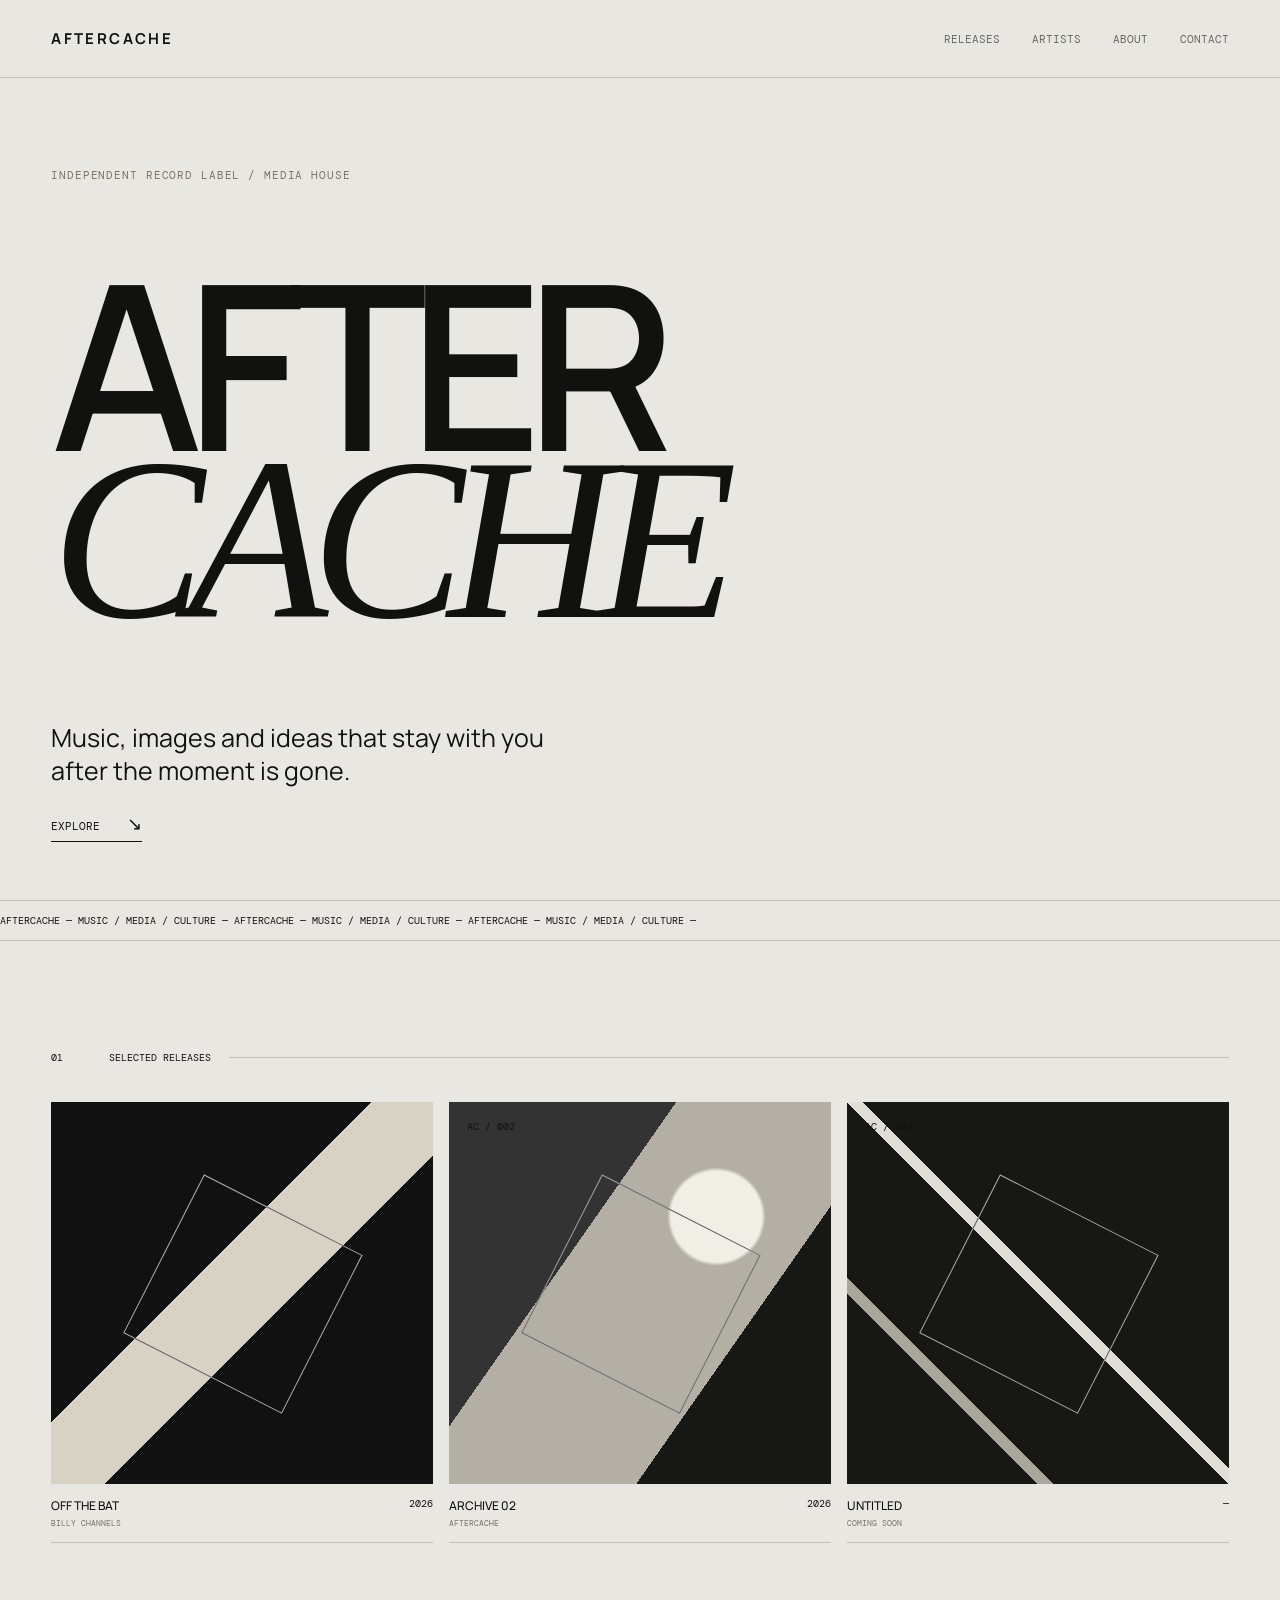
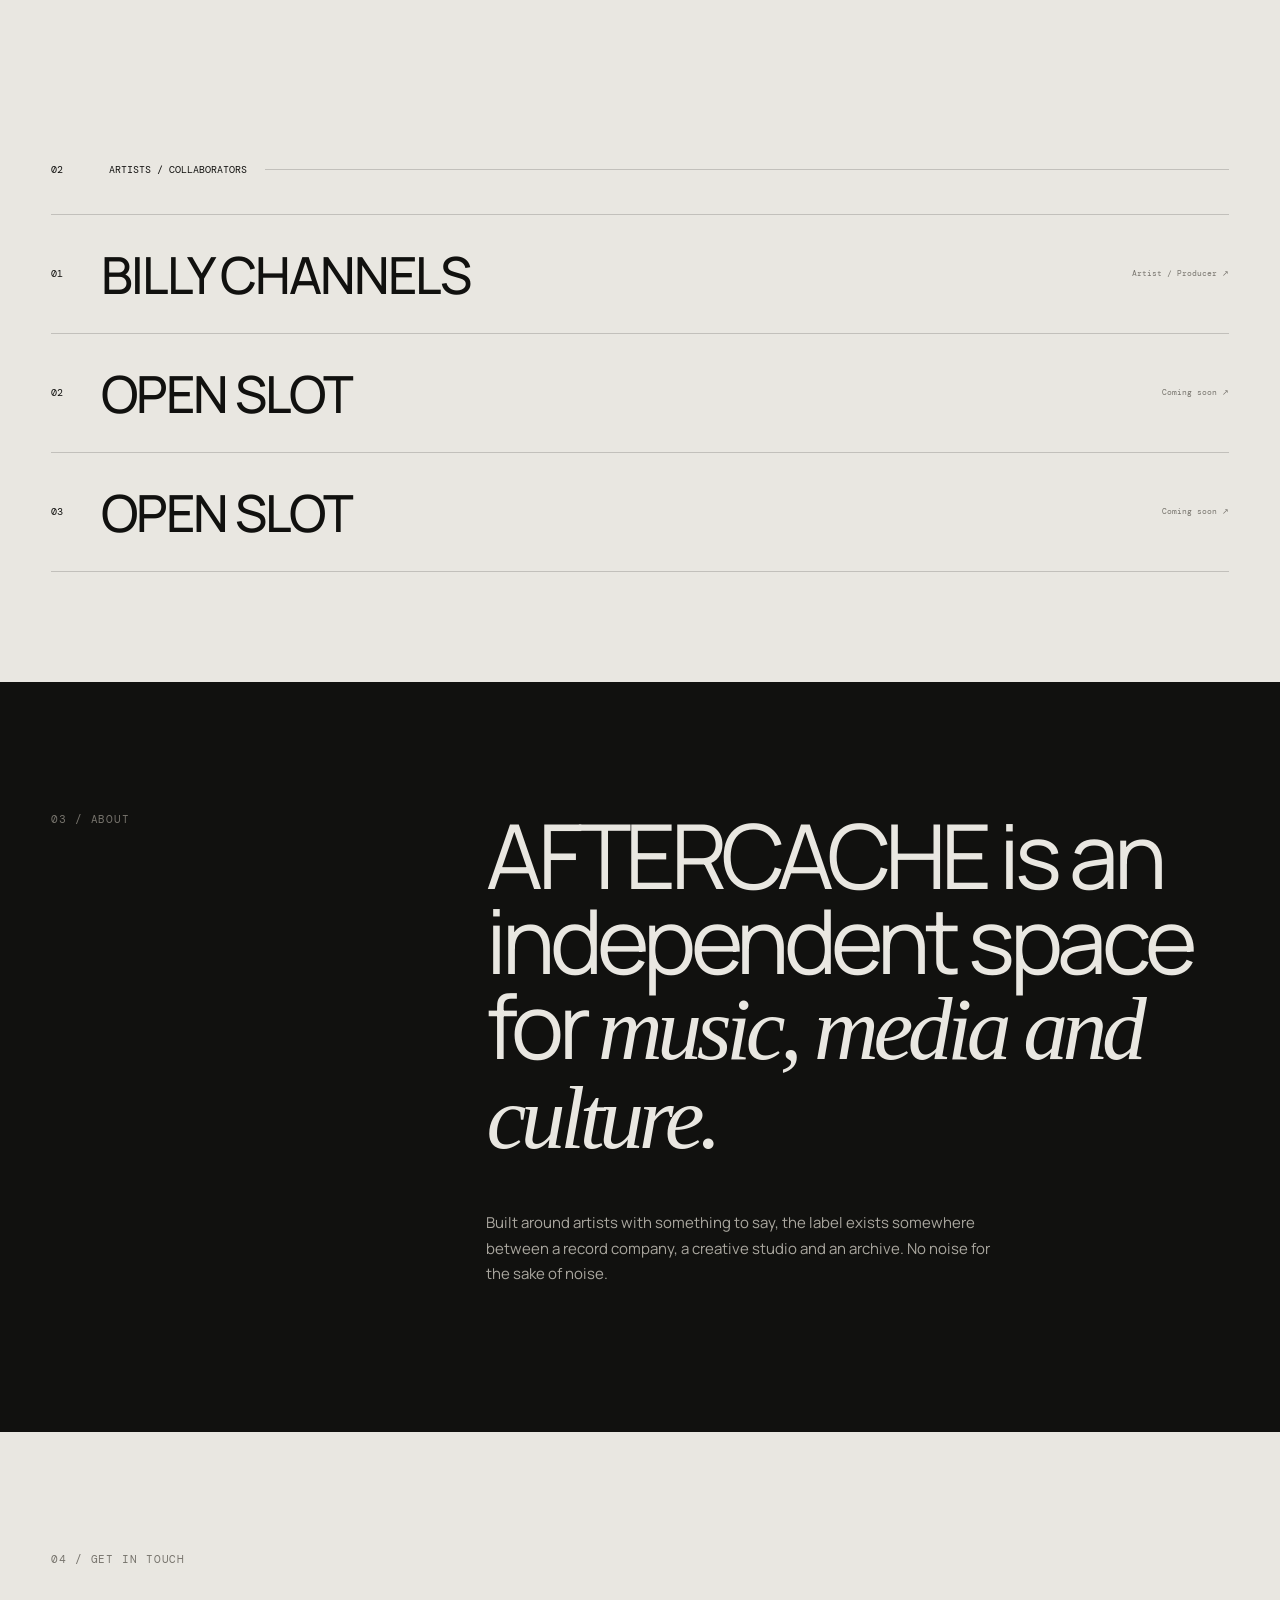
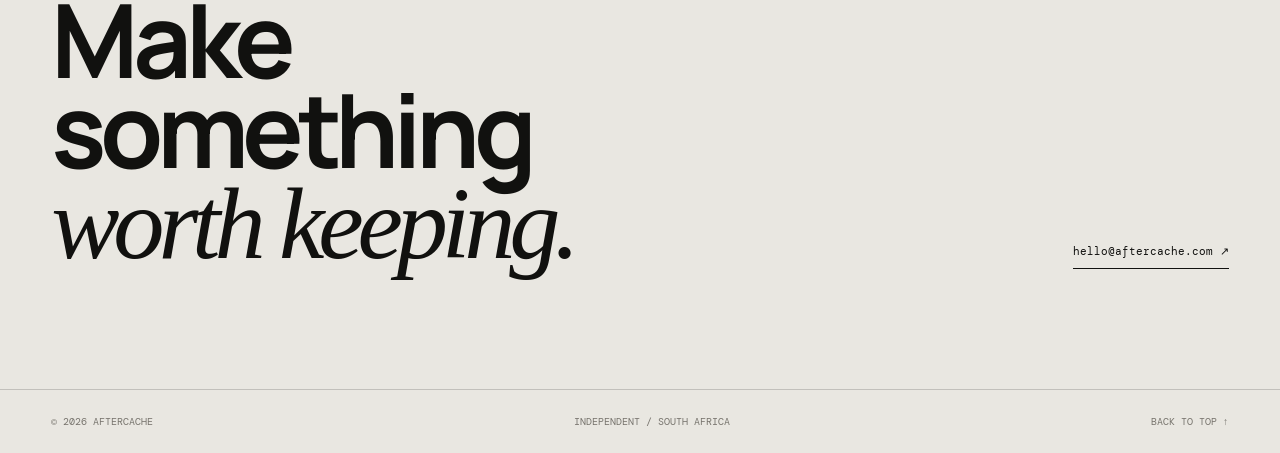
==== index.html @ 526c9774 "Add files via upload Intial upload" ====
<!doctype html>
<html lang="en">
<head>
<meta charset="utf-8">
<meta name="viewport" content="width=device-width, initial-scale=1">
<title>AFTERCACHE — Music / Media / Culture</title>
<meta name="description" content="AFTERCACHE — independent music, media and culture.">
<link rel="stylesheet" href="style.css">
</head>
<body>
<header class="nav">
  <a class="wordmark" href="#top">AFTERCACHE</a>
  <button class="menu" aria-label="Menu" aria-expanded="false"><span></span><span></span></button>
  <nav class="links">
    <a href="#releases">Releases</a><a href="#artists">Artists</a><a href="#about">About</a><a href="#contact">Contact</a>
  </nav>
</header>

<main id="top">
<section class="hero">
  <div class="eyebrow">Independent record label / media house</div>
  <h1>AFTER<br><em>CACHE</em></h1>
  <div>
    <p class="hero-copy">Music, images and ideas that stay with you after the moment is gone.</p>
    <a class="arrow-link" href="#releases">Explore <span>↘</span></a>
  </div>
</section>

<div class="ticker">AFTERCACHE — MUSIC / MEDIA / CULTURE — AFTERCACHE — MUSIC / MEDIA / CULTURE — AFTERCACHE — MUSIC / MEDIA / CULTURE —</div>

<section id="releases" class="section">
  <div class="section-head"><span>01</span><h2>Selected releases</h2><i></i></div>
  <div class="release-grid">
    <article><div class="art art-one"><span>AC / 001</span></div><div class="release-info"><div><b>OFF THE BAT</b><small>BILLY CHANNELS</small></div><span>2026</span></div></article>
    <article><div class="art art-two"><span>AC / 002</span></div><div class="release-info"><div><b>ARCHIVE 02</b><small>AFTERCACHE</small></div><span>2026</span></div></article>
    <article><div class="art art-three"><span>AC / 003</span></div><div class="release-info"><div><b>UNTITLED</b><small>COMING SOON</small></div><span>—</span></div></article>
  </div>
</section>

<section id="artists" class="section">
  <div class="section-head"><span>02</span><h2>Artists / collaborators</h2><i></i></div>
  <div class="artist-list">
    <a href="#"><span>01</span><strong>BILLY CHANNELS</strong><small>Artist / Producer ↗</small></a>
    <a href="#"><span>02</span><strong>OPEN SLOT</strong><small>Coming soon ↗</small></a>
    <a href="#"><span>03</span><strong>OPEN SLOT</strong><small>Coming soon ↗</small></a>
  </div>
</section>

<section id="about" class="about">
  <div class="eyebrow">03 / ABOUT</div>
  <div>
    <p class="big-copy">AFTERCACHE is an independent space for <em>music, media and culture.</em></p>
    <p class="small-copy">Built around artists with something to say, the label exists somewhere between a record company, a creative studio and an archive. No noise for the sake of noise.</p>
  </div>
</section>

<section id="contact" class="contact">
  <div><div class="eyebrow">04 / GET IN TOUCH</div><h2>Make something<br><em>worth keeping.</em></h2></div>
  <a class="contact-link" href="mailto:hello@aftercache.com">hello@aftercache.com ↗</a>
</section>
</main>

<footer><span>© 2026 AFTERCACHE</span><span>Independent / South Africa</span><a href="#top">Back to top ↑</a></footer>
<script src="script.js"></script>
</body>
</html>
---- style.css ----
@import url('https://fonts.googleapis.com/css2?family=DM+Mono:wght@300;400&family=Manrope:wght@400;500;600;700&display=swap');
:root{--bg:#e9e7e1;--ink:#11110f;--muted:#77746d;--line:rgba(17,17,15,.18)}
*{box-sizing:border-box}html{scroll-behavior:smooth}body{margin:0;background:var(--bg);color:var(--ink);font-family:Manrope,Arial,sans-serif}a{color:inherit;text-decoration:none}
.nav{height:78px;padding:0 4vw;display:flex;align-items:center;justify-content:space-between;border-bottom:1px solid var(--line);position:sticky;top:0;z-index:5;background:rgba(233,231,225,.88);backdrop-filter:blur(14px)}
.wordmark{font-size:15px;font-weight:700;letter-spacing:.16em}.links{display:flex;gap:32px;font:11px "DM Mono",monospace;text-transform:uppercase}.links a{opacity:.6}.links a:hover{opacity:1}
.menu{display:none;background:none;border:0}.menu span{display:block;width:28px;height:1px;background:var(--ink);margin:7px}
.hero{min-height:calc(100vh - 78px);padding:7vw 4vw 5vw;display:flex;flex-direction:column;justify-content:space-between}.eyebrow{font:11px "DM Mono",monospace;text-transform:uppercase;letter-spacing:.08em;color:var(--muted)}
.hero h1{font-size:clamp(88px,18vw,270px);line-height:.72;letter-spacing:-.075em;margin:0;font-weight:600}.hero h1 em,.big-copy em,.contact h2 em{font-family:Georgia,serif;font-weight:400}
.hero-copy{font-size:clamp(16px,2vw,25px);max-width:520px;line-height:1.35;margin:0 0 24px}.arrow-link{font:11px "DM Mono",monospace;text-transform:uppercase;border-bottom:1px solid var(--ink);padding-bottom:8px}.arrow-link span{font-size:18px;margin-left:20px}
.ticker{overflow:hidden;white-space:nowrap;border-block:1px solid var(--line);padding:13px 0;font:10px "DM Mono",monospace}.ticker{animation:drift 25s linear infinite}@keyframes drift{to{transform:translateX(-20%)}}
.section{padding:110px 4vw}.section-head{display:grid;grid-template-columns:40px auto 1fr;gap:18px;align-items:center;margin-bottom:38px;font:10px "DM Mono",monospace;text-transform:uppercase}.section-head h2{font:inherit;margin:0}.section-head i{height:1px;background:var(--line)}
.release-grid{display:grid;grid-template-columns:repeat(3,1fr);gap:16px}.art{aspect-ratio:1;padding:18px;font:10px "DM Mono",monospace;position:relative;overflow:hidden}.art:after{content:"";position:absolute;width:46%;height:46%;border:1px solid rgba(255,255,255,.7);left:27%;top:27%;transform:rotate(27deg);mix-blend-mode:difference}
.art-one{background:linear-gradient(135deg,#111 0 42%,#d8d2c5 42% 57%,#111 57%)}.art-two{background:radial-gradient(circle at 70% 30%,#f1eee6 0 12%,transparent 13%),linear-gradient(125deg,#333 0 35%,#b4afa5 35% 70%,#171714 70%)}.art-three{background:linear-gradient(45deg,#171714 0 25%,#aaa69c 25% 27%,#171714 27% 50%,#e0ddd5 50% 52%,#171714 52%)}
.release-info{display:flex;justify-content:space-between;padding:13px 0;border-bottom:1px solid var(--line);font:10px "DM Mono",monospace}.release-info b{display:block;font:500 12px Manrope,sans-serif}.release-info small{display:block;color:var(--muted);margin-top:4px}
.artist-list{border-top:1px solid var(--line)}.artist-list a{display:grid;grid-template-columns:50px 1fr auto;align-items:center;padding:24px 0;border-bottom:1px solid var(--line);font:10px "DM Mono",monospace;transition:.25s}.artist-list a:hover{padding-left:12px}.artist-list strong{font:500 clamp(22px,4vw,52px) Manrope,sans-serif;letter-spacing:-.04em}.artist-list small{color:var(--muted)}
.about{background:#11110f;color:#e9e7e1;padding:130px 4vw;display:grid;grid-template-columns:1fr 2fr;gap:5vw}.big-copy{font-size:clamp(40px,7vw,100px);line-height:.95;letter-spacing:-.06em;margin:0 0 50px;max-width:1000px}.small-copy{max-width:510px;font-size:15px;line-height:1.7;color:#aaa79f}
.contact{padding:120px 4vw;display:grid;grid-template-columns:1fr 1fr;gap:30px}.contact h2{font-size:clamp(50px,8vw,120px);line-height:.88;letter-spacing:-.06em;margin:28px 0 0}.contact-link{align-self:end;justify-self:end;font:11px "DM Mono",monospace;border-bottom:1px solid var(--ink);padding-bottom:10px}
footer{border-top:1px solid var(--line);padding:25px 4vw;display:flex;justify-content:space-between;font:10px "DM Mono",monospace;color:var(--muted);text-transform:uppercase}
@media(max-width:700px){.nav{height:64px}.links{display:none}.menu{display:block}.nav.open .links{display:flex;position:absolute;top:64px;left:0;right:0;background:var(--bg);padding:25px 4vw;flex-direction:column;gap:18px;border-bottom:1px solid var(--line)}.hero{min-height:calc(100svh - 64px);padding-top:11vw}.hero h1{font-size:23vw}.release-grid{grid-template-columns:1fr}.section{padding:75px 4vw}.about,.contact{grid-template-columns:1fr;padding:80px 4vw}.contact-link{justify-self:start;margin-top:40px}footer{gap:12px;flex-wrap:wrap}}
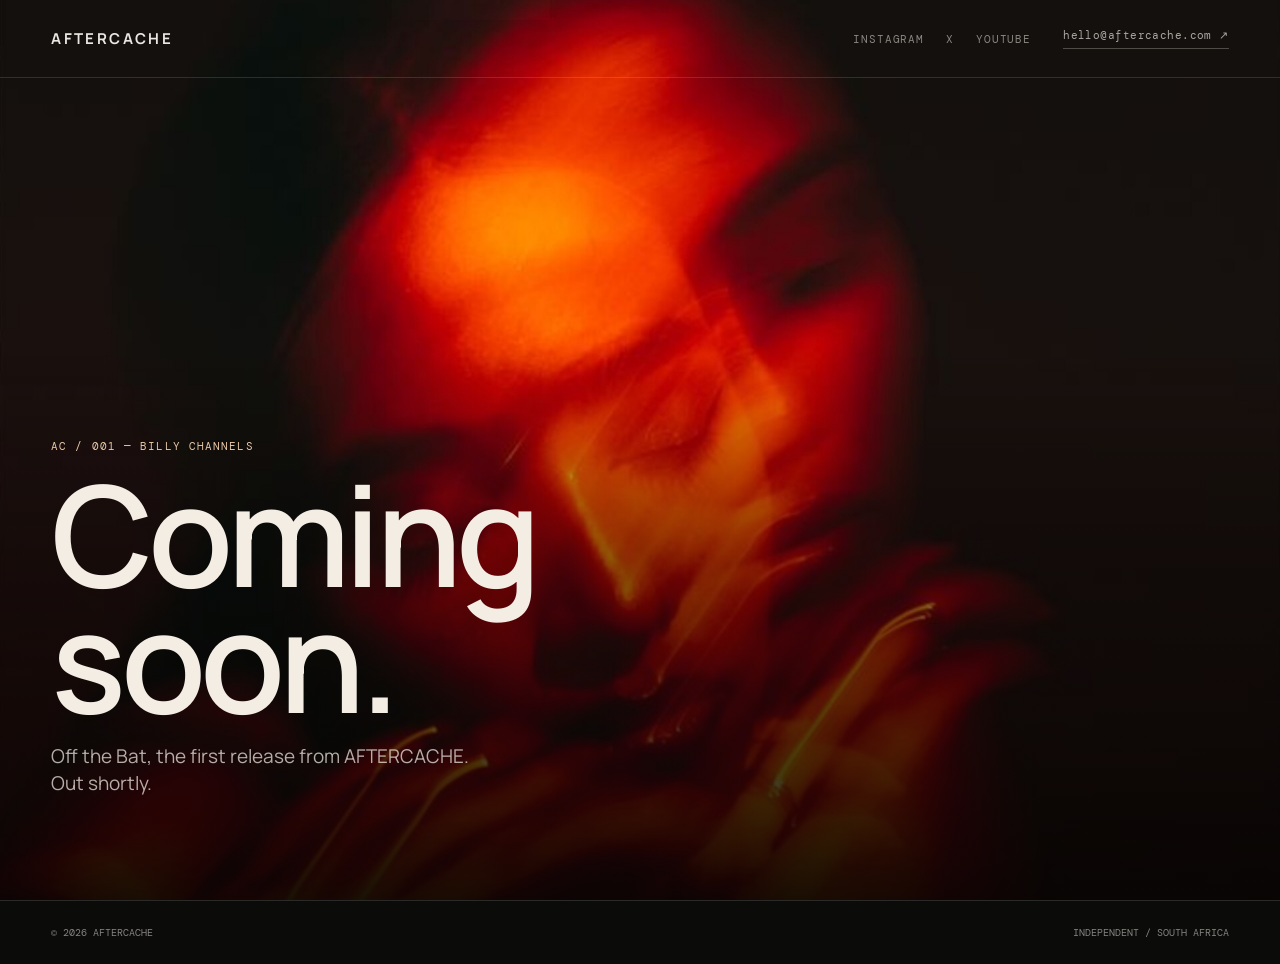
==== commit 8a40151f: "Add files via upload" ====
--- a/index.html
+++ b/index.html
@@ -3,64 +3,36 @@
 <head>
 <meta charset="utf-8">
 <meta name="viewport" content="width=device-width, initial-scale=1">
-<title>AFTERCACHE — Music / Media / Culture</title>
-<meta name="description" content="AFTERCACHE — independent music, media and culture.">
+<title>AFTERCACHE — Coming Soon</title>
+<meta name="description" content="AFTERCACHE — independent music, media and culture. Coming soon.">
 <link rel="stylesheet" href="style.css">
 </head>
-<body>
+<body class="coming-soon">
+
 <header class="nav">
   <a class="wordmark" href="#top">AFTERCACHE</a>
-  <button class="menu" aria-label="Menu" aria-expanded="false"><span></span><span></span></button>
-  <nav class="links">
-    <a href="#releases">Releases</a><a href="#artists">Artists</a><a href="#about">About</a><a href="#contact">Contact</a>
-  </nav>
+  <div class="nav-right">
+    <nav class="social">
+      <a href="https://instagram.com/billychannels" target="_blank" rel="noopener">Instagram</a>
+      <a href="https://x.com/billychannels" target="_blank" rel="noopener">X</a>
+      <a href="https://youtube.com/billychannelscache" target="_blank" rel="noopener">YouTube</a>
+    </nav>
+    <a class="nav-mail" href="mailto:hello@aftercache.com">hello@aftercache.com ↗</a>
+  </div>
 </header>
 
-<main id="top">
-<section class="hero">
-  <div class="eyebrow">Independent record label / media house</div>
-  <h1>AFTER<br><em>CACHE</em></h1>
-  <div>
-    <p class="hero-copy">Music, images and ideas that stay with you after the moment is gone.</p>
-    <a class="arrow-link" href="#releases">Explore <span>↘</span></a>
+<main id="top" class="cs-hero">
+  <img class="cs-art" src="cover.jpg" alt="Billy Channels — Off the Bat, single artwork">
+  <div class="cs-overlay"></div>
+
+  <div class="cs-content">
+    <div class="cs-tag">AC / 001 — BILLY CHANNELS</div>
+    <h1>Coming<br>soon.</h1>
+    <p class="cs-copy">Off the Bat, the first release from AFTERCACHE. Out shortly.</p>
   </div>
-</section>
-
-<div class="ticker">AFTERCACHE — MUSIC / MEDIA / CULTURE — AFTERCACHE — MUSIC / MEDIA / CULTURE — AFTERCACHE — MUSIC / MEDIA / CULTURE —</div>
-
-<section id="releases" class="section">
-  <div class="section-head"><span>01</span><h2>Selected releases</h2><i></i></div>
-  <div class="release-grid">
-    <article><div class="art art-one"><span>AC / 001</span></div><div class="release-info"><div><b>OFF THE BAT</b><small>BILLY CHANNELS</small></div><span>2026</span></div></article>
-    <article><div class="art art-two"><span>AC / 002</span></div><div class="release-info"><div><b>ARCHIVE 02</b><small>AFTERCACHE</small></div><span>2026</span></div></article>
-    <article><div class="art art-three"><span>AC / 003</span></div><div class="release-info"><div><b>UNTITLED</b><small>COMING SOON</small></div><span>—</span></div></article>
-  </div>
-</section>
-
-<section id="artists" class="section">
-  <div class="section-head"><span>02</span><h2>Artists / collaborators</h2><i></i></div>
-  <div class="artist-list">
-    <a href="#"><span>01</span><strong>BILLY CHANNELS</strong><small>Artist / Producer ↗</small></a>
-    <a href="#"><span>02</span><strong>OPEN SLOT</strong><small>Coming soon ↗</small></a>
-    <a href="#"><span>03</span><strong>OPEN SLOT</strong><small>Coming soon ↗</small></a>
-  </div>
-</section>
-
-<section id="about" class="about">
-  <div class="eyebrow">03 / ABOUT</div>
-  <div>
-    <p class="big-copy">AFTERCACHE is an independent space for <em>music, media and culture.</em></p>
-    <p class="small-copy">Built around artists with something to say, the label exists somewhere between a record company, a creative studio and an archive. No noise for the sake of noise.</p>
-  </div>
-</section>
-
-<section id="contact" class="contact">
-  <div><div class="eyebrow">04 / GET IN TOUCH</div><h2>Make something<br><em>worth keeping.</em></h2></div>
-  <a class="contact-link" href="mailto:hello@aftercache.com">hello@aftercache.com ↗</a>
-</section>
 </main>
 
-<footer><span>© 2026 AFTERCACHE</span><span>Independent / South Africa</span><a href="#top">Back to top ↑</a></footer>
-<script src="script.js"></script>
+<footer><span>© 2026 AFTERCACHE</span><span>Independent / South Africa</span></footer>
+
 </body>
 </html>
--- a/style.css
+++ b/style.css
@@ -17,3 +17,28 @@
 .contact{padding:120px 4vw;display:grid;grid-template-columns:1fr 1fr;gap:30px}.contact h2{font-size:clamp(50px,8vw,120px);line-height:.88;letter-spacing:-.06em;margin:28px 0 0}.contact-link{align-self:end;justify-self:end;font:11px "DM Mono",monospace;border-bottom:1px solid var(--ink);padding-bottom:10px}
 footer{border-top:1px solid var(--line);padding:25px 4vw;display:flex;justify-content:space-between;font:10px "DM Mono",monospace;color:var(--muted);text-transform:uppercase}
 @media(max-width:700px){.nav{height:64px}.links{display:none}.menu{display:block}.nav.open .links{display:flex;position:absolute;top:64px;left:0;right:0;background:var(--bg);padding:25px 4vw;flex-direction:column;gap:18px;border-bottom:1px solid var(--line)}.hero{min-height:calc(100svh - 64px);padding-top:11vw}.hero h1{font-size:23vw}.release-grid{grid-template-columns:1fr}.section{padding:75px 4vw}.about,.contact{grid-template-columns:1fr;padding:80px 4vw}.contact-link{justify-self:start;margin-top:40px}footer{gap:12px;flex-wrap:wrap}}
+
+/* ---- Coming soon ---- */
+body.coming-soon{background:#0b0b0a}
+body.coming-soon .nav{border-bottom:1px solid rgba(233,231,225,.14);background:transparent;backdrop-filter:none;position:absolute;top:0;left:0;right:0;z-index:6}
+body.coming-soon .wordmark{color:#e9e7e1}
+.nav-right{display:flex;align-items:center;gap:32px}
+.social{display:flex;gap:22px;font:11px "DM Mono",monospace;text-transform:uppercase;letter-spacing:.08em}
+.social a{color:#e9e7e1;opacity:.55}
+.social a:hover{opacity:1}
+.nav-mail{font:11px "DM Mono",monospace;letter-spacing:.04em;color:#e9e7e1;opacity:.7;border-bottom:1px solid rgba(233,231,225,.4);padding-bottom:6px}
+.nav-mail:hover{opacity:1}
+.cs-hero{position:relative;min-height:100svh;display:flex;align-items:flex-end;overflow:hidden}
+.cs-art{position:absolute;inset:0;width:100%;height:100%;object-fit:cover;object-position:center 30%}
+.cs-overlay{position:absolute;inset:0;background:linear-gradient(to top,rgba(6,4,3,.92) 0%,rgba(6,4,3,.45) 38%,rgba(6,4,3,0) 62%)}
+.cs-content{position:relative;z-index:2;padding:0 4vw 8vw;color:#f4ede4;max-width:900px}
+.cs-tag{font:11px "DM Mono",monospace;text-transform:uppercase;letter-spacing:.1em;color:#e8c9a8;margin-bottom:18px}
+.cs-content h1{font-size:clamp(56px,11vw,140px);line-height:.9;letter-spacing:-.04em;font-weight:600;margin:0 0 20px}
+.cs-copy{font-size:clamp(15px,1.6vw,19px);line-height:1.45;color:rgba(244,237,228,.72);max-width:420px;margin:0}
+footer{background:#0b0b0a;color:rgba(233,231,225,.55);border-top:1px solid rgba(233,231,225,.14)}
+@media(max-width:700px){
+  body.coming-soon .nav{height:auto;flex-direction:column;align-items:flex-start;gap:14px;padding:18px 5vw}
+  .nav-right{flex-direction:column;align-items:flex-start;gap:14px}
+  .social{gap:18px}
+  .cs-content{padding:0 5vw 14vw}
+}
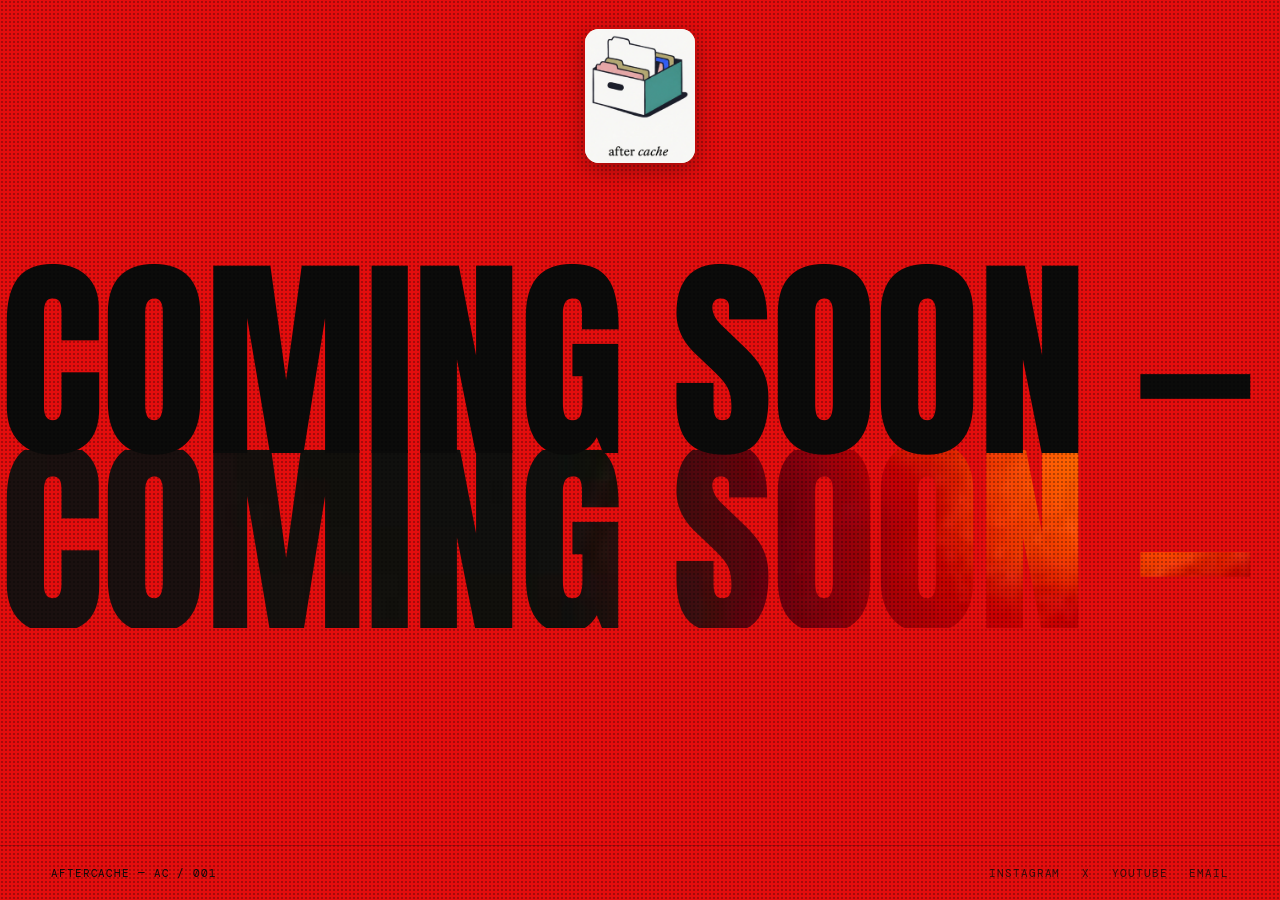
==== commit 9f76b2ff: "Add files via upload" ====
--- a/index.html
+++ b/index.html
@@ -2,37 +2,100 @@
 <html lang="en">
 <head>
 <meta charset="utf-8">
-<meta name="viewport" content="width=device-width, initial-scale=1">
+<meta name="viewport" content="width=device-width, initial-scale=1, viewport-fit=cover">
 <title>AFTERCACHE — Coming Soon</title>
-<meta name="description" content="AFTERCACHE — independent music, media and culture. Coming soon.">
-<link rel="stylesheet" href="style.css">
+<link href="https://fonts.googleapis.com/css2?family=Anton&family=DM+Mono:wght@400;500&display=swap" rel="stylesheet">
+<style>
+:root{
+  --red:#e30d0d;--ink:#0b0b0a;--cream:#f2ead9;
+  padding-top:env(safe-area-inset-top,0px);padding-bottom:env(safe-area-inset-bottom,0px);
+}
+*{box-sizing:border-box}
+html,body{height:100%;margin:0;overflow:hidden;background:var(--red)}
+body{font-family:"DM Mono",monospace;color:var(--ink)}
+
+.stage{position:relative;height:100svh;width:100%;background:var(--red);display:flex;flex-direction:column;justify-content:center}
+
+/* grain / halftone overlay */
+.grain{position:absolute;inset:0;pointer-events:none;opacity:.5;
+  background-image:radial-gradient(rgba(0,0,0,.55) 1px,transparent 1.3px);
+  background-size:4px 4px;mix-blend-mode:multiply;z-index:5}
+
+.badge{position:absolute;top:3.2vh;left:50%;transform:translateX(-50%);z-index:6;
+  width:clamp(70px,9vw,110px);border-radius:14px;overflow:hidden;
+  box-shadow:0 6px 22px rgba(11,11,10,.35);background:var(--cream)}
+.badge img{display:block;width:100%;height:auto}
+
+.type-wrap{position:relative;z-index:3;width:100%}
+
+h1.line{
+  font-family:Anton,"Arial Narrow",sans-serif;
+  font-weight:400;
+  text-transform:uppercase;
+  font-size:clamp(64px,17vw,220px);
+  line-height:.82;
+  letter-spacing:-.01em;
+  margin:0;white-space:nowrap;width:max-content;
+}
+
+.marquee{display:flex}
+.marquee span{display:inline-block;padding-right:.28em}
+
+.line-a{color:var(--ink);animation:scrollLeft 16s linear infinite}
+.line-b{
+  -webkit-background-clip:text;background-clip:text;color:transparent;
+  background-image:url([data-uri]);background-size:cover;background-position:center 35%;
+  animation:scrollRight 20s linear infinite;
+}
+
+@keyframes scrollLeft{from{transform:translateX(0)}to{transform:translateX(-50%)}}
+@keyframes scrollRight{from{transform:translateX(-50%)}to{transform:translateX(0)}}
+
+@media (prefers-reduced-motion: reduce){
+  .line-a,.line-b{animation:none}
+}
+
+footer{
+  position:absolute;bottom:0;left:0;right:0;z-index:6;
+  display:flex;justify-content:space-between;align-items:center;
+  padding:20px 4vw calc(20px + env(safe-area-inset-bottom,0px));
+  font:11px "DM Mono",monospace;text-transform:uppercase;letter-spacing:.08em;
+  border-top:1px solid rgba(11,11,10,.25);
+}
+footer a{color:var(--ink);text-decoration:none;opacity:.8}
+footer a:hover{opacity:1}
+.foot-links{display:flex;gap:22px}
+
+@media(max-width:640px){
+  h1.line{font-size:19vw}
+  footer{flex-direction:column;gap:12px;align-items:flex-start;padding-bottom:calc(16px + env(safe-area-inset-bottom,0px))}
+  .foot-links{gap:16px}
+}
+</style>
 </head>
-<body class="coming-soon">
+<body>
+<div class="stage">
+  <div class="grain"></div>
+  <div class="badge"><img src="[data-uri]" alt="AFTERCACHE"></div>
 
-<header class="nav">
-  <a class="wordmark" href="#top">AFTERCACHE</a>
-  <div class="nav-right">
-    <nav class="social">
+  <div class="type-wrap">
+    <h1 class="line marquee line-a" aria-hidden="true">
+      <span>COMING SOON —</span><span>COMING SOON —</span>
+    </h1>
+    <h1 class="line marquee line-b">
+      <span>COMING SOON —</span><span>COMING SOON —</span>
+    </h1>
+  </div>
+
+  <footer>
+    <span>AFTERCACHE — AC / 001</span>
+    <nav class="foot-links">
       <a href="https://instagram.com/billychannels" target="_blank" rel="noopener">Instagram</a>
       <a href="https://x.com/billychannels" target="_blank" rel="noopener">X</a>
       <a href="https://youtube.com/billychannelscache" target="_blank" rel="noopener">YouTube</a>
+      <a href="mailto:hello@aftercache.com">Email</a>
     </nav>
-    <a class="nav-mail" href="mailto:hello@aftercache.com">hello@aftercache.com ↗</a>
-  </div>
-</header>
-
-<main id="top" class="cs-hero">
-  <img class="cs-art" src="cover.jpg" alt="Billy Channels — Off the Bat, single artwork">
-  <div class="cs-overlay"></div>
-
-  <div class="cs-content">
-    <div class="cs-tag">AC / 001 — BILLY CHANNELS</div>
-    <h1>Coming<br>soon.</h1>
-    <p class="cs-copy">Off the Bat, the first release from AFTERCACHE. Out shortly.</p>
-  </div>
-</main>
-
-<footer><span>© 2026 AFTERCACHE</span><span>Independent / South Africa</span></footer>
-
+  </footer>
+</div>
 </body>
 </html>
